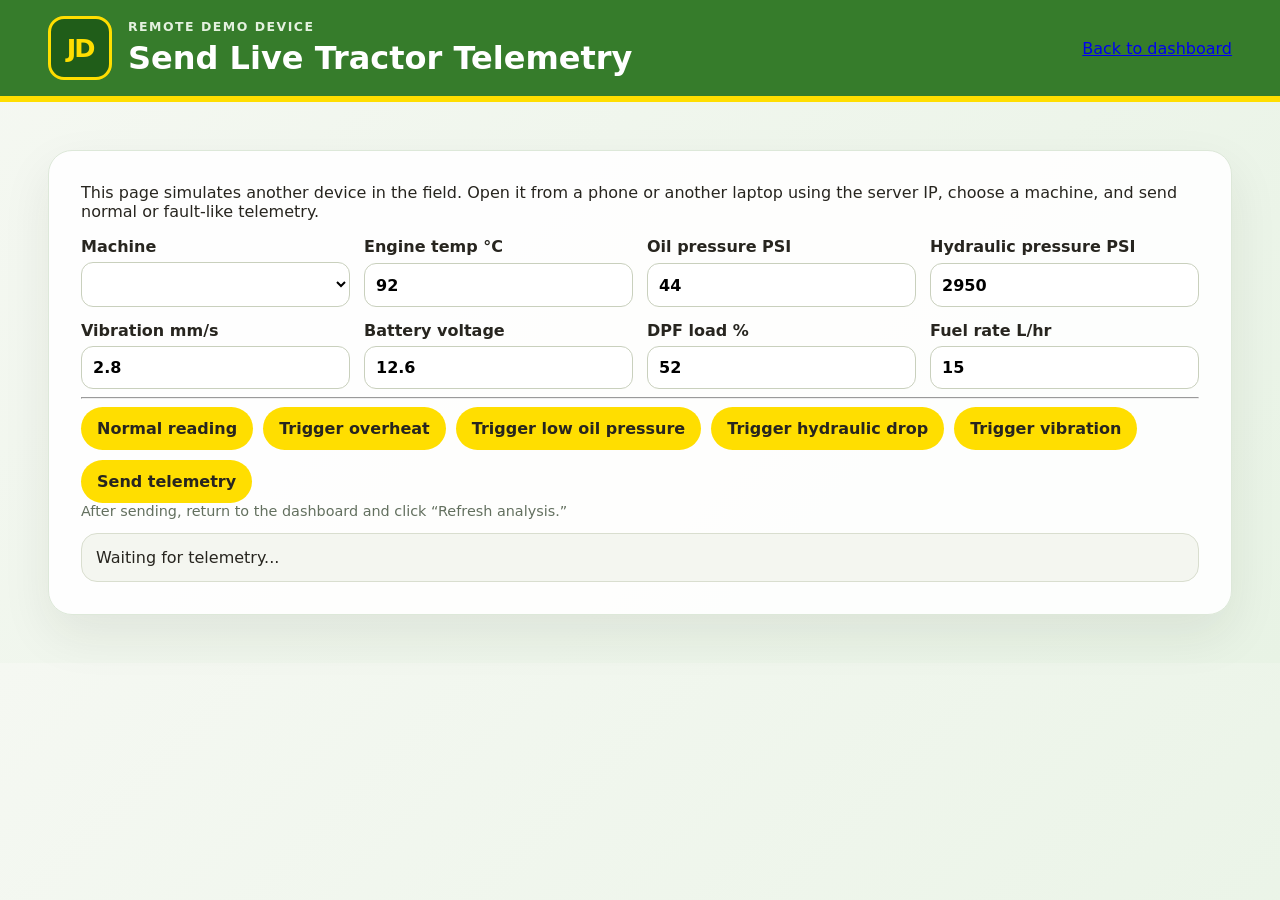
==== static/device.html @ 752b7d8d "Demo remote data insertion" ====
<!doctype html>
<html lang="en">
<head>
  <meta charset="utf-8" />
  <meta name="viewport" content="width=device-width, initial-scale=1" />
  <title>Demo Telemetry Sender</title>
  <link rel="stylesheet" href="styles.css" />
  <style>
    .device-grid{display:grid;grid-template-columns:repeat(auto-fit,minmax(220px,1fr));gap:14px}.device-actions{display:flex;flex-wrap:wrap;gap:10px}.status-box{white-space:pre-wrap;background:#f4f6f0;border-radius:16px;padding:14px;border:1px solid #d9decf}label{display:grid;gap:6px;font-weight:700}input,select{padding:11px;border-radius:12px;border:1px solid #c9d0bd}.small{font-size:.9rem}
  </style>
</head>
<body>
  <header class="topbar">
    <div class="brand">
      <div class="logo-mark">JD</div>
      <div><p class="eyebrow">Remote demo device</p><h1>Send Live Tractor Telemetry</h1></div>
    </div>
    <a class="button-link" href="/">Back to dashboard</a>
  </header>
  <main>
    <section class="card">
      <p>This page simulates another device in the field. Open it from a phone or another laptop using the server IP, choose a machine, and send normal or fault-like telemetry.</p>
      <div class="device-grid">
        <label>Machine<select id="machineId"></select></label>
        <label>Engine temp °C<input id="engine_temp" type="number" value="92" step="0.1"></label>
        <label>Oil pressure PSI<input id="oil_pressure" type="number" value="44" step="0.1"></label>
        <label>Hydraulic pressure PSI<input id="hydraulic_pressure" type="number" value="2950" step="1"></label>
        <label>Vibration mm/s<input id="vibration" type="number" value="2.8" step="0.1"></label>
        <label>Battery voltage<input id="battery_voltage" type="number" value="12.6" step="0.1"></label>
        <label>DPF load %<input id="dpf_load" type="number" value="52" step="0.1"></label>
        <label>Fuel rate L/hr<input id="fuel_rate" type="number" value="15" step="0.1"></label>
      </div>
      <hr>
      <div class="device-actions">
        <button onclick="preset('normal')">Normal reading</button>
        <button onclick="preset('overheat')">Trigger overheat</button>
        <button onclick="preset('oil')">Trigger low oil pressure</button>
        <button onclick="preset('hydraulic')">Trigger hydraulic drop</button>
        <button onclick="preset('vibration')">Trigger vibration</button>
        <button onclick="sendReading()">Send telemetry</button>
      </div>
      <p class="muted small">After sending, return to the dashboard and click “Refresh analysis.”</p>
      <div id="status" class="status-box">Waiting for telemetry...</div>
    </section>
  </main>
<script>
const fields = ['engine_temp','oil_pressure','hydraulic_pressure','vibration','battery_voltage','dpf_load','fuel_rate'];
async function init(){
  const res = await fetch('/api/analysis');
  const data = await res.json();
  machineId.innerHTML = data.fleet.map(f => `<option value="${f.machine.id}">${f.machine.id} — ${f.machine.customer}</option>`).join('');
}
function setVals(vals){ for (const [k,v] of Object.entries(vals)) document.getElementById(k).value = v; }
function preset(name){
  const presets = {
    normal:{engine_temp:92,oil_pressure:44,hydraulic_pressure:2950,vibration:2.8,battery_voltage:12.6,dpf_load:52,fuel_rate:15},
    overheat:{engine_temp:113,oil_pressure:41,hydraulic_pressure:2920,vibration:3.1,battery_voltage:12.5,dpf_load:58,fuel_rate:18},
    oil:{engine_temp:96,oil_pressure:29,hydraulic_pressure:2910,vibration:3.0,battery_voltage:12.5,dpf_load:60,fuel_rate:17},
    hydraulic:{engine_temp:94,oil_pressure:42,hydraulic_pressure:2420,vibration:3.4,battery_voltage:12.4,dpf_load:57,fuel_rate:16},
    vibration:{engine_temp:95,oil_pressure:40,hydraulic_pressure:2890,vibration:5.6,battery_voltage:12.4,dpf_load:59,fuel_rate:16}
  };
  setVals(presets[name]);
}
async function sendReading(){
  const payload = { machineId: machineId.value };
  fields.forEach(f => payload[f] = Number(document.getElementById(f).value));
  const res = await fetch('/api/readings', {method:'POST', headers:{'Content-Type':'application/json'}, body:JSON.stringify(payload)});
  const data = await res.json();
  status.textContent = JSON.stringify(data, null, 2);
}
init().catch(e => status.textContent = e.message);
</script>
</body>
</html>
---- static/styles.css ----
:root {
  --jd-green: #367C2B;
  --jd-yellow: #FFDE00;
  --jd-black: #27251F;
  --leaf: #eef8ec;
  --panel: #ffffff;
  --muted: #63705f;
  --danger: #b42318;
  --warning: #b7791f;
  --watch: #2f6fed;
  --line: #dde8d9;
  --ok: #10b981;
}
* { box-sizing: border-box; }
body {
  margin: 0;
  background: linear-gradient(135deg, #f5f8f2, #e8f3e5);
  color: var(--jd-black);
  font-family: Inter, ui-sans-serif, system-ui, -apple-system, BlinkMacSystemFont, "Segoe UI", sans-serif;
}
.topbar {
  display: flex; justify-content: space-between; align-items: center; gap: 1rem;
  padding: 1rem clamp(1rem, 4vw, 3rem);
  background: var(--jd-green); color: white; border-bottom: 6px solid var(--jd-yellow);
  position: sticky; top: 0; z-index: 10;
}
.brand { display: flex; gap: 1rem; align-items: center; }
.logo-mark {
  width: 64px; height: 64px; border: 3px solid var(--jd-yellow); border-radius: 16px;
  display: grid; place-items: center; font-weight: 900; color: var(--jd-yellow); background: #205d19;
  letter-spacing: -0.08em; font-size: 1.6rem;
}
h1, h2, h3, p { margin-top: 0; }
h1 { font-size: clamp(1.25rem, 3vw, 2rem); margin-bottom: 0; }
h2 { font-size: clamp(1.35rem, 3vw, 2.2rem); margin-bottom: .5rem; }
main { padding: clamp(1rem, 4vw, 3rem); display: grid; gap: 1.5rem; }
.card {
  background: rgba(255,255,255,.92); border: 1px solid var(--line); border-radius: 24px;
  box-shadow: 0 20px 50px rgba(39, 37, 31, .08); padding: clamp(1rem, 3vw, 2rem);
}
.hero-section {
  padding: 2rem; background: rgba(255,255,255,.95); border-radius: 24px; 
  box-shadow: 0 20px 50px rgba(39, 37, 31, .08); border: 1px solid var(--line);
}
.hero-text { margin-bottom: 2rem; }
.hero-text p { font-size: 1.1rem; color: var(--muted); }

/* FLEET GRID - TRACTORES */
.fleet-grid {
  display: grid;
  grid-template-columns: repeat(auto-fill, minmax(280px, 1fr));
  gap: 1.5rem;
}
.tractor-card {
  background: white;
  border: 2px solid var(--line);
  border-radius: 20px;
  padding: 1.5rem;
  cursor: pointer;
  transition: all 0.3s ease;
  box-shadow: 0 4px 20px rgba(0, 0, 0, 0.08);
  position: relative;
  overflow: hidden;
}
.tractor-card:hover {
  transform: translateY(-8px);
  box-shadow: 0 12px 40px rgba(0, 0, 0, 0.15);
  border-color: var(--jd-green);
}
.tractor-card::before {
  content: '';
  position: absolute;
  top: 0;
  left: 0;
  right: 0;
  height: 4px;
  background: linear-gradient(90deg, var(--jd-green), var(--jd-yellow));
}

.tractor-icon-box {
  background: linear-gradient(135deg, var(--leaf), #f5faf3);
  border: 1px solid var(--line);
  border-radius: 18px;
  padding: 0.9rem;
  margin-bottom: 1rem;
  aspect-ratio: 16 / 10;
  display: flex;
  align-items: center;
  justify-content: center;
  overflow: hidden;
}
.tractor-preview {
  width: 400px;
  height: 240px;
  object-fit: contain;
  display: block;
}

.tractor-info {
  margin-bottom: 1rem;
}
.tractor-info h3 {
  font-size: 1.3rem;
  margin: 0.5rem 0;
  color: var(--jd-black);
}
.tractor-info p {
  margin: 0.3rem 0;
  color: var(--muted);
  font-size: 0.9rem;
}

.tractor-meter {
  margin-bottom: 1.2rem;
}
.meter-label {
  display: flex;
  justify-content: space-between;
  margin-bottom: 0.4rem;
  font-size: 0.85rem;
  font-weight: 600;
}
.meter-label-left { color: var(--jd-black); }
.meter-label-right { color: var(--muted); }

.meter-bar {
  width: 100%;
  height: 12px;
  background: #e5e7eb;
  border-radius: 999px;
  overflow: hidden;
  box-shadow: inset 0 1px 3px rgba(0, 0, 0, 0.05);
}
.meter-fill {
  height: 100%;
  border-radius: 999px;
  transition: width 0.3s ease, background-color 0.3s ease;
}
.meter-fill-ok { background: linear-gradient(90deg, #10b981, #059669); }
.meter-fill-warning { background: linear-gradient(90deg, #f59e0b, #d97706); }
.meter-fill-critical { background: linear-gradient(90deg, #ef4444, #dc2626); }

.status-badge {
  display: inline-block;
  padding: 0.4rem 0.8rem;
  border-radius: 999px;
  font-size: 0.75rem;
  font-weight: 800;
  text-transform: uppercase;
  letter-spacing: 0.05em;
}
.status-badge.healthy { background: #dcfce7; color: #166534; }
.status-badge.warning { background: #fef3c7; color: #92400e; }
.status-badge.critical { background: #fee2e2; color: #991b1b; }

/* MODAL DETALLE */
.tractor-modal::backdrop {
  background: rgba(0, 0, 0, 0.5);
  backdrop-filter: blur(4px);
}
.tractor-modal {
  border: none;
  border-radius: 24px;
  padding: 0;
  box-shadow: 0 25px 100px rgba(0, 0, 0, 0.3);
  max-width: 900px;
  width: 90vw;
  max-height: 90vh;
  overflow: auto;
}
.modal-content {
  display: flex;
  flex-direction: column;
}
.modal-header {
  display: flex;
  justify-content: space-between;
  align-items: flex-start;
  padding: 2rem 2rem 1rem;
  border-bottom: 1px solid var(--line);
}
.modal-header h2 { margin-bottom: 0; }
.close-btn {
  background: transparent;
  border: none;
  font-size: 2rem;
  cursor: pointer;
  color: var(--muted);
  padding: 0;
  width: 40px;
  height: 40px;
  display: flex;
  align-items: center;
  justify-content: center;
  border-radius: 50%;
  transition: all 0.2s;
}
.close-btn:hover {
  background: var(--leaf);
  color: var(--jd-black);
}

.detail-split {
  display: grid;
  grid-template-columns: 1fr 1.5fr;
  gap: 2rem;
  padding: 2rem;
  flex: 1;
}
.detail-left {
  display: grid;
  gap: 1.5rem;
}
.tractor-visual {
  background: linear-gradient(135deg, var(--leaf), #f0f8ed);
  border-radius: 16px;
  padding: 2rem;
  aspect-ratio: 1;
  display: flex;
  align-items: center;
  justify-content: center;
}
.tractor-detail-image {
  width: 400px;
  height: 240px;
  max-width: 100%;
  max-height: 100%;
  object-fit: contain;
  display: block;
}

.horas-section, .risk-score {
  background: var(--leaf);
  border-radius: 16px;
  padding: 1.2rem;
}

.horas-meter {
  margin: 1rem 0;
}
.horas-bar {
  display: block;
  height: 24px;
  background: linear-gradient(90deg, #10b981 0%, #84cc16 50%, #f59e0b 75%, #ef4444 100%);
  border-radius: 999px;
  transition: width 0.4s ease;
}

.risk-circle {
  width: 100%;
  aspect-ratio: 1;
  border-radius: 50%;
  display: flex;
  align-items: center;
  justify-content: center;
  font-size: 2.5rem;
  font-weight: bold;
  margin: 1rem 0;
  transition: background 0.3s ease;
}
.risk-circle.ok { background: #dcfce7; color: #166534; }
.risk-circle.warning { background: #fef3c7; color: #92400e; }
.risk-circle.critical { background: #fee2e2; color: #991b1b; }
.risk-circle span { font-size: 2.5rem; }

/* PARTS LIST */
.detail-right {
  display: flex;
  flex-direction: column;
}
.parts-section h3 {
  margin-top: 0;
  margin-bottom: 0.5rem;
  font-size: 1.3rem;
}
.parts-section .muted {
  margin-bottom: 1.2rem;
}
.top-parts-list {
  display: grid;
  gap: 1rem;
  flex: 1;
}

.part-item {
  background: white;
  border: 1px solid var(--line);
  border-radius: 14px;
  padding: 1.2rem;
  position: relative;
  overflow: hidden;
}
.part-item::before {
  content: '';
  position: absolute;
  top: 0;
  left: 0;
  right: 0;
  height: 3px;
  background: linear-gradient(90deg, var(--danger), var(--warning));
}

.part-name {
  font-weight: 700;
  font-size: 0.95rem;
  margin-bottom: 0.5rem;
  color: var(--jd-black);
}
.part-sku {
  color: var(--muted);
  font-size: 0.85rem;
  margin-bottom: 0.8rem;
}

.part-time-row {
  display: flex;
  justify-content: space-between;
  align-items: center;
  margin-bottom: 0.5rem;
}
.part-time-label {
  color: var(--muted);
  font-size: 0.85rem;
  font-weight: 600;
  text-transform: uppercase;
  letter-spacing: 0.05em;
}
.part-time-value {
  font-weight: 800;
  font-size: 1rem;
  color: var(--danger);
}

.part-progress {
  height: 8px;
  background: #f3f4f6;
  border-radius: 999px;
  overflow: hidden;
  margin-top: 0.5rem;
}
.part-progress-bar {
  height: 100%;
  background: linear-gradient(90deg, var(--danger), var(--warning));
  border-radius: 999px;
  transition: width 0.3s ease;
}

/* MODAL FOOTER */
.modal-footer {
  display: grid;
  grid-template-columns: 1fr 1fr;
  gap: 1rem;
  padding: 1.5rem 2rem;
  border-top: 1px solid var(--line);
  background: var(--leaf);
}

/* BUTTONS */
button, select, input {
  border: 1px solid var(--line);
  border-radius: 999px;
  padding: .75rem 1rem;
  font: inherit;
  background: white;
}
button {
  background: var(--jd-yellow);
  color: var(--jd-black);
  font-weight: 800;
  cursor: pointer;
  border: none;
  transition: all 0.2s;
}
button:hover {
  filter: brightness(.98);
  transform: translateY(-2px);
  box-shadow: 0 4px 12px rgba(0, 0, 0, 0.15);
}
.btn-secondary {
  background: white;
  border: 2px solid var(--line);
  color: var(--jd-black);
}
.btn-secondary:hover {
  border-color: var(--jd-green);
  background: var(--leaf);
}
.btn-primary {
  background: var(--jd-green);
  color: white;
  border: none;
}
.btn-primary:hover {
  background: #2d5e22;
  filter: none;
}

/* UTILITIES */
.metric { background: var(--leaf); border-radius: 18px; padding: 1rem; border-left: 6px solid var(--jd-green); }
.metric strong { display:block; font-size: 1.9rem; }
.eyebrow { text-transform: uppercase; letter-spacing: .12em; color: var(--muted); font-size: .78rem; font-weight: 800; margin-bottom: .3rem; }
.topbar .eyebrow { color: #e4f1df; }

.grid.two { display: grid; grid-template-columns: 1.3fr 1fr; gap: 1.5rem; align-items: start; }
.section-head { display:flex; justify-content:space-between; align-items:center; gap:1rem; margin-bottom: 1rem; }
.alert-list { display: grid; gap: .75rem; max-height: 620px; overflow: auto; padding-right: .25rem; }
.alert { border: 1px solid var(--line); border-radius: 18px; padding: 1rem; display:grid; gap:.6rem; }
.alert.critical { border-left: 7px solid var(--danger); background: #fff4f2; }
.alert.warning { border-left: 7px solid var(--warning); background: #fffaf0; }
.alert.watch { border-left: 7px solid var(--watch); background: #f4f7ff; }
.alert-top { display:flex; justify-content:space-between; gap:1rem; }
.badge { display:inline-flex; align-items:center; border-radius:999px; padding:.25rem .65rem; font-size:.78rem; font-weight:800; text-transform:uppercase; }
.badge.critical { background:#fee4e2; color:var(--danger); }
.badge.warning { background:#fef3c7; color:var(--warning); }
.badge.watch { background:#dbeafe; color:var(--watch); }
.muted { color: var(--muted); }
.bars { display:grid; gap:.75rem; }
.bar-row { display:grid; gap:.35rem; }
.bar-meta { display:flex; justify-content:space-between; font-weight:700; }
.bar-track { height: 14px; border-radius:999px; background:#edf4ea; overflow:hidden; }
.bar-fill { height:100%; background: linear-gradient(90deg, var(--jd-green), #70a864); border-radius:999px; }
.parts { display:grid; gap:.75rem; }
.part-card { border:1px dashed #bfd3b8; border-radius:18px; padding:1rem; background:#fcfff9; }
.table-wrap { overflow:auto; }
table { width:100%; border-collapse: collapse; min-width: 900px; }
th, td { padding: .85rem; text-align:left; border-bottom:1px solid var(--line); vertical-align: top; }
th { background: var(--leaf); font-size:.8rem; text-transform:uppercase; letter-spacing:.08em; }

/* CHATBOT STYLES */
.chatbot-floating-btn {
  position: fixed;
  bottom: 2rem;
  right: 2rem;
  width: 60px;
  height: 60px;
  border-radius: 50%;
  background: var(--jd-green);
  border: none;
  font-size: 1.8rem;
  cursor: pointer;
  box-shadow: 0 4px 20px rgba(54, 124, 43, 0.4);
  transition: all 0.3s ease;
  z-index: 100;
}
.chatbot-floating-btn:hover {
  transform: scale(1.1);
  box-shadow: 0 8px 30px rgba(54, 124, 43, 0.6);
}

.chatbot-modal {
  position: fixed;
  bottom: 6rem;
  right: 2rem;
  width: 400px;
  max-height: 600px;
  border: none;
  border-radius: 20px;
  padding: 0;
  box-shadow: 0 10px 50px rgba(0, 0, 0, 0.2);
  z-index: 101;
}
.chatbot-modal::backdrop {
  background: transparent;
}

.chatbot-container {
  display: flex;
  flex-direction: column;
  height: 100%;
  background: white;
  border-radius: 20px;
  overflow: hidden;
}

.chatbot-header {
  background: var(--jd-green);
  color: white;
  padding: 1rem;
  display: flex;
  justify-content: space-between;
  align-items: center;
  border-bottom: 2px solid var(--jd-yellow);
}
.chatbot-header h3 {
  margin: 0;
  font-size: 1rem;
}
.chatbot-header .close-btn {
  background: transparent;
  border: none;
  color: white;
  font-size: 1.5rem;
  cursor: pointer;
  padding: 0;
  width: 30px;
  height: 30px;
}

.chat-messages {
  flex: 1;
  overflow-y: auto;
  padding: 1rem;
  display: flex;
  flex-direction: column;
  gap: 0.8rem;
  background: #f9faf7;
}

.chat-message {
  display: flex;
  gap: 0.5rem;
  margin-bottom: 0.5rem;
}
.chat-message.user {
  justify-content: flex-end;
}
.chat-message.bot {
  justify-content: flex-start;
}

.message-bubble {
  max-width: 75%;
  padding: 0.8rem 1rem;
  border-radius: 12px;
  word-wrap: break-word;
  font-size: 0.9rem;
  line-height: 1.4;
}
.message-bubble.user {
  background: var(--jd-green);
  color: white;
  border-radius: 12px 0 12px 12px;
}
.message-bubble.bot {
  background: #e5e7eb;
  color: var(--jd-black);
  border-radius: 0 12px 12px 12px;
}

.chat-input-area {
  display: flex;
  gap: 0.5rem;
  padding: 1rem;
  border-top: 1px solid var(--line);
  background: white;
}
.chat-input {
  flex: 1;
  border: 1px solid var(--line);
  border-radius: 20px;
  padding: 0.7rem 1rem;
  font-size: 0.9rem;
  outline: none;
  transition: border-color 0.2s;
}
.chat-input:focus {
  border-color: var(--jd-green);
}
.chat-send-btn {
  background: var(--jd-green);
  color: white;
  border: none;
  border-radius: 20px;
  padding: 0.7rem 1.2rem;
  font-weight: 700;
  cursor: pointer;
  transition: background 0.2s;
}
.chat-send-btn:hover {
  background: #2d5e22;
}
.risk { width: 110px; }
.risk-meter { height: 9px; border-radius:999px; background:#edf4ea; overflow:hidden; margin-top:.3rem; }
.risk-meter span { display:block; height:100%; background: var(--jd-green); }
footer { padding: 1rem 3rem 2rem; color: var(--muted); text-align:center; }
dialog { border: none; border-radius: 20px; padding: 1.5rem; box-shadow: 0 20px 80px rgba(0,0,0,.25); }

@media (max-width: 900px) {
  .detail-split {
    grid-template-columns: 1fr;
  }
  .modal-footer {
    grid-template-columns: 1fr;
  }
  .fleet-grid {
    grid-template-columns: repeat(auto-fill, minmax(240px, 1fr));
  }
  .hero, .grid.two { grid-template-columns: 1fr; }
  .topbar { align-items:flex-start; flex-direction:column; }
  .section-head { flex-direction:column; align-items:stretch; }
}

/* Typing indicator */
.typing-indicator {
  display: flex;
  align-items: center;
  gap: 5px;
  padding: 12px 16px !important;
}
.typing-indicator span {
  width: 8px;
  height: 8px;
  background: var(--jd-green);
  border-radius: 50%;
  animation: typingBounce 1.2s infinite;
}
.typing-indicator span:nth-child(2) { animation-delay: 0.2s; }
.typing-indicator span:nth-child(3) { animation-delay: 0.4s; }
@keyframes typingBounce {
  0%, 60%, 100% { transform: translateY(0); opacity: 0.4; }
  30% { transform: translateY(-6px); opacity: 1; }
}
.chat-send-btn:disabled, .chat-input:disabled {
  opacity: 0.6;
  cursor: not-allowed;
}
.message-bubble code {
  background: rgba(0,0,0,0.08);
  padding: 1px 5px;
  border-radius: 4px;
  font-size: 0.85em;
}
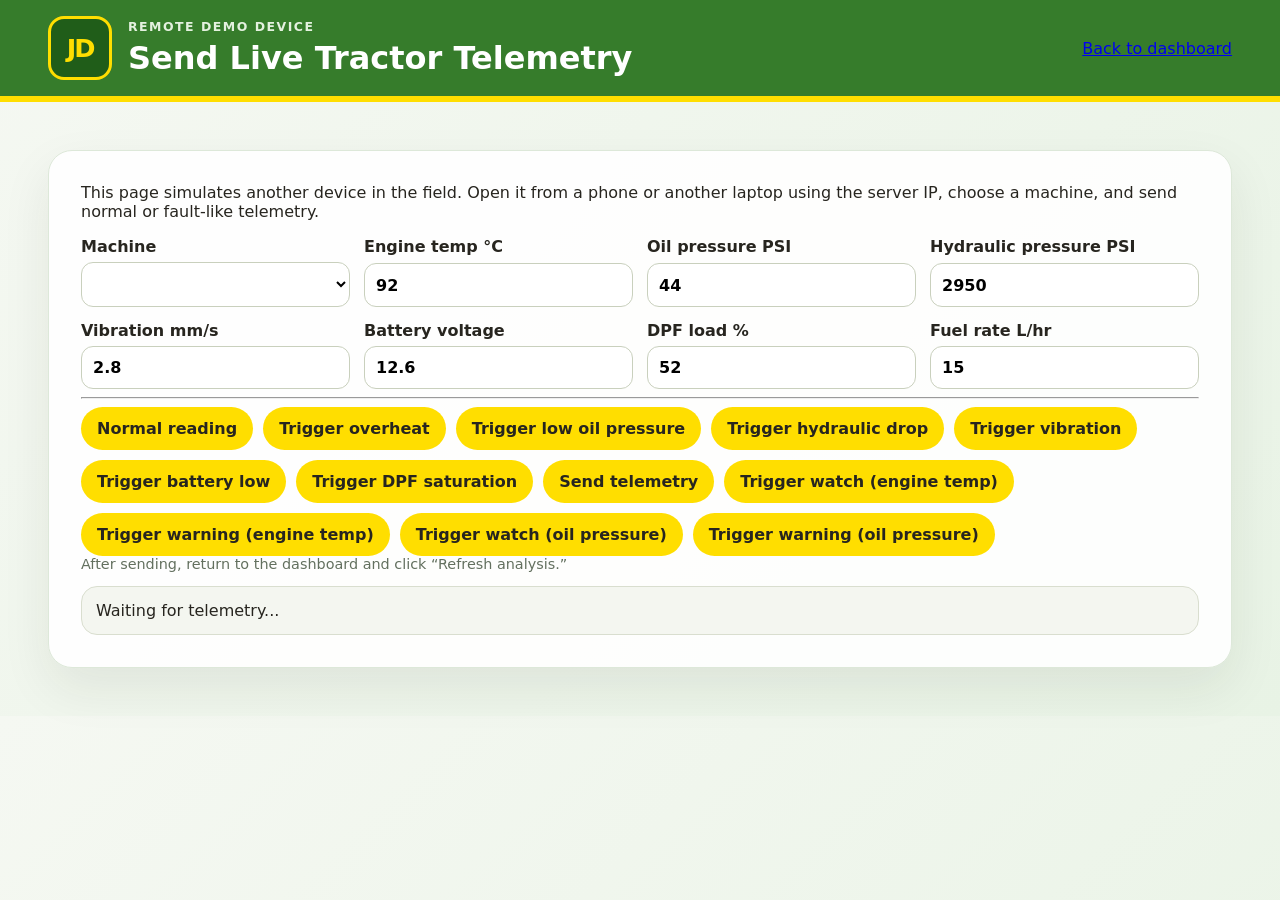
==== commit 2cb51766: "Added Warning and Watch triggers to demo" ====
--- a/static/device.html
+++ b/static/device.html
@@ -37,7 +37,13 @@
         <button onclick="preset('oil')">Trigger low oil pressure</button>
         <button onclick="preset('hydraulic')">Trigger hydraulic drop</button>
         <button onclick="preset('vibration')">Trigger vibration</button>
+        <button onclick="preset('battery')">Trigger battery low</button>
+        <button onclick="preset('dpf')">Trigger DPF saturation</button>
         <button onclick="sendReading()">Send telemetry</button>
+        <button onclick="generatePredictive('engine_temp','watch')">Trigger watch (engine temp)</button>
+        <button onclick="generatePredictive('engine_temp','warning')">Trigger warning (engine temp)</button>
+        <button onclick="generatePredictive('oil_pressure','watch')">Trigger watch (oil pressure)</button>
+        <button onclick="generatePredictive('oil_pressure','warning')">Trigger warning (oil pressure)</button>
       </div>
       <p class="muted small">After sending, return to the dashboard and click “Refresh analysis.”</p>
       <div id="status" class="status-box">Waiting for telemetry...</div>
@@ -57,9 +63,58 @@
     overheat:{engine_temp:113,oil_pressure:41,hydraulic_pressure:2920,vibration:3.1,battery_voltage:12.5,dpf_load:58,fuel_rate:18},
     oil:{engine_temp:96,oil_pressure:29,hydraulic_pressure:2910,vibration:3.0,battery_voltage:12.5,dpf_load:60,fuel_rate:17},
     hydraulic:{engine_temp:94,oil_pressure:42,hydraulic_pressure:2420,vibration:3.4,battery_voltage:12.4,dpf_load:57,fuel_rate:16},
-    vibration:{engine_temp:95,oil_pressure:40,hydraulic_pressure:2890,vibration:5.6,battery_voltage:12.4,dpf_load:59,fuel_rate:16}
+    vibration:{engine_temp:95,oil_pressure:40,hydraulic_pressure:2890,vibration:5.6,battery_voltage:12.4,dpf_load:59,fuel_rate:16},
+    battery:{engine_temp:92,oil_pressure:42,hydraulic_pressure:2920,vibration:3.0,battery_voltage:11.5,dpf_load:55,fuel_rate:15},
+    dpf:{engine_temp:98,oil_pressure:42,hydraulic_pressure:2910,vibration:3.0,battery_voltage:12.4,dpf_load:91,fuel_rate:18}
   };
   setVals(presets[name]);
+}
+
+// Send a sequence of synthetic readings spaced over recent hours to create a predictive trend
+async function sendSequence(payloads, delay = 150){
+  for (const p of payloads){
+    try{
+      await fetch('/api/readings', {method:'POST', headers:{'Content-Type':'application/json'}, body:JSON.stringify(p)});
+    }catch(e){ console.warn('send failed', e); }
+    await new Promise(r => setTimeout(r, delay));
+  }
+}
+
+// Compute the 'end' value for a linear sequence that will produce an hours-to-threshold H (approx)
+function computeEndForH(start, threshold, steps, H){
+  const k = steps - 1;
+  const ratio = H / k;
+  return (threshold + ratio * start) / (1 + ratio);
+}
+
+// Generate predictive sequence for a metric. metric: field name, kind: 'watch'|'warning'
+async function generatePredictive(metric, kind){
+  // server thresholds from analysis rules (mirror of server logic)
+  const thresholds = { engine_temp:105, oil_pressure:34, hydraulic_pressure:2600, vibration:4.8, battery_voltage:11.9, dpf_load:85 };
+  const direction = { engine_temp: 'above', oil_pressure: 'below', hydraulic_pressure: 'below', vibration: 'above', battery_voltage: 'below', dpf_load: 'above' };
+  const threshold = thresholds[metric];
+  if (!threshold) return alert('Unknown metric for predictive demo');
+
+  const steps = 6; // number of synthetic points to inject
+  const H = kind === 'warning' ? 24 : 48; // target hours-to-threshold (approx)
+  const start = Number(document.getElementById(metric).value);
+  const end = computeEndForH(start, threshold, steps, H);
+  const vals = [];
+  const now = new Date();
+  // create readings spaced 1 hour apart ending at current time
+  for (let i = 0; i < steps; i++){
+    const t = new Date(now.getTime() - (steps - 1 - i) * 3600 * 1000);
+    const frac = i / (steps - 1 || 1);
+    const v = start + (end - start) * frac;
+    const payload = { machineId: machineId.value };
+    fields.forEach(f => payload[f] = Number(document.getElementById(f).value));
+    payload[metric] = Number(v.toFixed(2));
+    payload.ts = t.toISOString();
+    vals.push(payload);
+  }
+  status.textContent = `Sending ${kind} sequence for ${metric}...`;
+  await sendSequence(vals);
+  status.textContent = `Sent ${vals.length} readings for predictive ${kind} on ${metric}. Refresh analysis.`;
 }
 async function sendReading(){
   const payload = { machineId: machineId.value };
--- a/static/styles.css
+++ b/static/styles.css
@@ -9,7 +9,6 @@
   --warning: #b7791f;
   --watch: #2f6fed;
   --line: #dde8d9;
-  --ok: #10b981;
 }
 * { box-sizing: border-box; }
 body {
@@ -38,369 +37,17 @@
   background: rgba(255,255,255,.92); border: 1px solid var(--line); border-radius: 24px;
   box-shadow: 0 20px 50px rgba(39, 37, 31, .08); padding: clamp(1rem, 3vw, 2rem);
 }
-.hero-section {
-  padding: 2rem; background: rgba(255,255,255,.95); border-radius: 24px; 
-  box-shadow: 0 20px 50px rgba(39, 37, 31, .08); border: 1px solid var(--line);
-}
-.hero-text { margin-bottom: 2rem; }
-.hero-text p { font-size: 1.1rem; color: var(--muted); }
-
-/* FLEET GRID - TRACTORES */
-.fleet-grid {
-  display: grid;
-  grid-template-columns: repeat(auto-fill, minmax(280px, 1fr));
-  gap: 1.5rem;
-}
-.tractor-card {
-  background: white;
-  border: 2px solid var(--line);
-  border-radius: 20px;
-  padding: 1.5rem;
-  cursor: pointer;
-  transition: all 0.3s ease;
-  box-shadow: 0 4px 20px rgba(0, 0, 0, 0.08);
-  position: relative;
-  overflow: hidden;
-}
-.tractor-card:hover {
-  transform: translateY(-8px);
-  box-shadow: 0 12px 40px rgba(0, 0, 0, 0.15);
-  border-color: var(--jd-green);
-}
-.tractor-card::before {
-  content: '';
-  position: absolute;
-  top: 0;
-  left: 0;
-  right: 0;
-  height: 4px;
-  background: linear-gradient(90deg, var(--jd-green), var(--jd-yellow));
-}
-
-.tractor-icon-box {
-  background: linear-gradient(135deg, var(--leaf), #f5faf3);
-  border: 1px solid var(--line);
-  border-radius: 18px;
-  padding: 0.9rem;
-  margin-bottom: 1rem;
-  aspect-ratio: 16 / 10;
-  display: flex;
-  align-items: center;
-  justify-content: center;
-  overflow: hidden;
-}
-.tractor-preview {
-  width: 400px;
-  height: 240px;
-  object-fit: contain;
-  display: block;
-}
-
-.tractor-info {
-  margin-bottom: 1rem;
-}
-.tractor-info h3 {
-  font-size: 1.3rem;
-  margin: 0.5rem 0;
-  color: var(--jd-black);
-}
-.tractor-info p {
-  margin: 0.3rem 0;
-  color: var(--muted);
-  font-size: 0.9rem;
-}
-
-.tractor-meter {
-  margin-bottom: 1.2rem;
-}
-.meter-label {
-  display: flex;
-  justify-content: space-between;
-  margin-bottom: 0.4rem;
-  font-size: 0.85rem;
-  font-weight: 600;
-}
-.meter-label-left { color: var(--jd-black); }
-.meter-label-right { color: var(--muted); }
-
-.meter-bar {
-  width: 100%;
-  height: 12px;
-  background: #e5e7eb;
-  border-radius: 999px;
-  overflow: hidden;
-  box-shadow: inset 0 1px 3px rgba(0, 0, 0, 0.05);
-}
-.meter-fill {
-  height: 100%;
-  border-radius: 999px;
-  transition: width 0.3s ease, background-color 0.3s ease;
-}
-.meter-fill-ok { background: linear-gradient(90deg, #10b981, #059669); }
-.meter-fill-warning { background: linear-gradient(90deg, #f59e0b, #d97706); }
-.meter-fill-critical { background: linear-gradient(90deg, #ef4444, #dc2626); }
-
-.status-badge {
-  display: inline-block;
-  padding: 0.4rem 0.8rem;
-  border-radius: 999px;
-  font-size: 0.75rem;
-  font-weight: 800;
-  text-transform: uppercase;
-  letter-spacing: 0.05em;
-}
-.status-badge.healthy { background: #dcfce7; color: #166534; }
-.status-badge.warning { background: #fef3c7; color: #92400e; }
-.status-badge.critical { background: #fee2e2; color: #991b1b; }
-
-/* MODAL DETALLE */
-.tractor-modal::backdrop {
-  background: rgba(0, 0, 0, 0.5);
-  backdrop-filter: blur(4px);
-}
-.tractor-modal {
-  border: none;
-  border-radius: 24px;
-  padding: 0;
-  box-shadow: 0 25px 100px rgba(0, 0, 0, 0.3);
-  max-width: 900px;
-  width: 90vw;
-  max-height: 90vh;
-  overflow: auto;
-}
-.modal-content {
-  display: flex;
-  flex-direction: column;
-}
-.modal-header {
-  display: flex;
-  justify-content: space-between;
-  align-items: flex-start;
-  padding: 2rem 2rem 1rem;
-  border-bottom: 1px solid var(--line);
-}
-.modal-header h2 { margin-bottom: 0; }
-.close-btn {
-  background: transparent;
-  border: none;
-  font-size: 2rem;
-  cursor: pointer;
-  color: var(--muted);
-  padding: 0;
-  width: 40px;
-  height: 40px;
-  display: flex;
-  align-items: center;
-  justify-content: center;
-  border-radius: 50%;
-  transition: all 0.2s;
-}
-.close-btn:hover {
-  background: var(--leaf);
-  color: var(--jd-black);
-}
-
-.detail-split {
-  display: grid;
-  grid-template-columns: 1fr 1.5fr;
-  gap: 2rem;
-  padding: 2rem;
-  flex: 1;
-}
-.detail-left {
-  display: grid;
-  gap: 1.5rem;
-}
-.tractor-visual {
-  background: linear-gradient(135deg, var(--leaf), #f0f8ed);
-  border-radius: 16px;
-  padding: 2rem;
-  aspect-ratio: 1;
-  display: flex;
-  align-items: center;
-  justify-content: center;
-}
-.tractor-detail-image {
-  width: 400px;
-  height: 240px;
-  max-width: 100%;
-  max-height: 100%;
-  object-fit: contain;
-  display: block;
-}
-
-.horas-section, .risk-score {
-  background: var(--leaf);
-  border-radius: 16px;
-  padding: 1.2rem;
-}
-
-.horas-meter {
-  margin: 1rem 0;
-}
-.horas-bar {
-  display: block;
-  height: 24px;
-  background: linear-gradient(90deg, #10b981 0%, #84cc16 50%, #f59e0b 75%, #ef4444 100%);
-  border-radius: 999px;
-  transition: width 0.4s ease;
-}
-
-.risk-circle {
-  width: 100%;
-  aspect-ratio: 1;
-  border-radius: 50%;
-  display: flex;
-  align-items: center;
-  justify-content: center;
-  font-size: 2.5rem;
-  font-weight: bold;
-  margin: 1rem 0;
-  transition: background 0.3s ease;
-}
-.risk-circle.ok { background: #dcfce7; color: #166534; }
-.risk-circle.warning { background: #fef3c7; color: #92400e; }
-.risk-circle.critical { background: #fee2e2; color: #991b1b; }
-.risk-circle span { font-size: 2.5rem; }
-
-/* PARTS LIST */
-.detail-right {
-  display: flex;
-  flex-direction: column;
-}
-.parts-section h3 {
-  margin-top: 0;
-  margin-bottom: 0.5rem;
-  font-size: 1.3rem;
-}
-.parts-section .muted {
-  margin-bottom: 1.2rem;
-}
-.top-parts-list {
-  display: grid;
-  gap: 1rem;
-  flex: 1;
-}
-
-.part-item {
-  background: white;
-  border: 1px solid var(--line);
-  border-radius: 14px;
-  padding: 1.2rem;
-  position: relative;
-  overflow: hidden;
-}
-.part-item::before {
-  content: '';
-  position: absolute;
-  top: 0;
-  left: 0;
-  right: 0;
-  height: 3px;
-  background: linear-gradient(90deg, var(--danger), var(--warning));
-}
-
-.part-name {
-  font-weight: 700;
-  font-size: 0.95rem;
-  margin-bottom: 0.5rem;
-  color: var(--jd-black);
-}
-.part-sku {
-  color: var(--muted);
-  font-size: 0.85rem;
-  margin-bottom: 0.8rem;
-}
-
-.part-time-row {
-  display: flex;
-  justify-content: space-between;
-  align-items: center;
-  margin-bottom: 0.5rem;
-}
-.part-time-label {
-  color: var(--muted);
-  font-size: 0.85rem;
-  font-weight: 600;
-  text-transform: uppercase;
-  letter-spacing: 0.05em;
-}
-.part-time-value {
-  font-weight: 800;
-  font-size: 1rem;
-  color: var(--danger);
-}
-
-.part-progress {
-  height: 8px;
-  background: #f3f4f6;
-  border-radius: 999px;
-  overflow: hidden;
-  margin-top: 0.5rem;
-}
-.part-progress-bar {
-  height: 100%;
-  background: linear-gradient(90deg, var(--danger), var(--warning));
-  border-radius: 999px;
-  transition: width 0.3s ease;
-}
-
-/* MODAL FOOTER */
-.modal-footer {
-  display: grid;
-  grid-template-columns: 1fr 1fr;
-  gap: 1rem;
-  padding: 1.5rem 2rem;
-  border-top: 1px solid var(--line);
-  background: var(--leaf);
-}
-
-/* BUTTONS */
-button, select, input {
-  border: 1px solid var(--line);
-  border-radius: 999px;
-  padding: .75rem 1rem;
-  font: inherit;
-  background: white;
-}
-button {
-  background: var(--jd-yellow);
-  color: var(--jd-black);
-  font-weight: 800;
-  cursor: pointer;
-  border: none;
-  transition: all 0.2s;
-}
-button:hover {
-  filter: brightness(.98);
-  transform: translateY(-2px);
-  box-shadow: 0 4px 12px rgba(0, 0, 0, 0.15);
-}
-.btn-secondary {
-  background: white;
-  border: 2px solid var(--line);
-  color: var(--jd-black);
-}
-.btn-secondary:hover {
-  border-color: var(--jd-green);
-  background: var(--leaf);
-}
-.btn-primary {
-  background: var(--jd-green);
-  color: white;
-  border: none;
-}
-.btn-primary:hover {
-  background: #2d5e22;
-  filter: none;
-}
-
-/* UTILITIES */
+.hero { display: grid; grid-template-columns: 1.6fr 1fr; gap: 1.5rem; align-items: center; }
+.hero-grid { display: grid; grid-template-columns: repeat(2, 1fr); gap: .8rem; }
 .metric { background: var(--leaf); border-radius: 18px; padding: 1rem; border-left: 6px solid var(--jd-green); }
 .metric strong { display:block; font-size: 1.9rem; }
 .eyebrow { text-transform: uppercase; letter-spacing: .12em; color: var(--muted); font-size: .78rem; font-weight: 800; margin-bottom: .3rem; }
 .topbar .eyebrow { color: #e4f1df; }
-
+button, select, input {
+  border: 1px solid var(--line); border-radius: 999px; padding: .75rem 1rem; font: inherit; background: white;
+}
+button { background: var(--jd-yellow); color: var(--jd-black); font-weight: 800; cursor: pointer; border: none; }
+button:hover { filter: brightness(.98); transform: translateY(-1px); }
 .grid.two { display: grid; grid-template-columns: 1.3fr 1fr; gap: 1.5rem; align-items: start; }
 .section-head { display:flex; justify-content:space-between; align-items:center; gap:1rem; margin-bottom: 1rem; }
 .alert-list { display: grid; gap: .75rem; max-height: 620px; overflow: auto; padding-right: .25rem; }
@@ -425,198 +72,28 @@
 table { width:100%; border-collapse: collapse; min-width: 900px; }
 th, td { padding: .85rem; text-align:left; border-bottom:1px solid var(--line); vertical-align: top; }
 th { background: var(--leaf); font-size:.8rem; text-transform:uppercase; letter-spacing:.08em; }
-
-/* CHATBOT STYLES */
-.chatbot-floating-btn {
-  position: fixed;
-  bottom: 2rem;
-  right: 2rem;
-  width: 60px;
-  height: 60px;
-  border-radius: 50%;
-  background: var(--jd-green);
-  border: none;
-  font-size: 1.8rem;
-  cursor: pointer;
-  box-shadow: 0 4px 20px rgba(54, 124, 43, 0.4);
-  transition: all 0.3s ease;
-  z-index: 100;
-}
-.chatbot-floating-btn:hover {
-  transform: scale(1.1);
-  box-shadow: 0 8px 30px rgba(54, 124, 43, 0.6);
-}
-
-.chatbot-modal {
-  position: fixed;
-  bottom: 6rem;
-  right: 2rem;
-  width: 400px;
-  max-height: 600px;
-  border: none;
-  border-radius: 20px;
-  padding: 0;
-  box-shadow: 0 10px 50px rgba(0, 0, 0, 0.2);
-  z-index: 101;
-}
-.chatbot-modal::backdrop {
-  background: transparent;
-}
-
-.chatbot-container {
-  display: flex;
-  flex-direction: column;
-  height: 100%;
-  background: white;
-  border-radius: 20px;
-  overflow: hidden;
-}
-
-.chatbot-header {
-  background: var(--jd-green);
-  color: white;
-  padding: 1rem;
-  display: flex;
-  justify-content: space-between;
-  align-items: center;
-  border-bottom: 2px solid var(--jd-yellow);
-}
-.chatbot-header h3 {
-  margin: 0;
-  font-size: 1rem;
-}
-.chatbot-header .close-btn {
-  background: transparent;
-  border: none;
-  color: white;
-  font-size: 1.5rem;
-  cursor: pointer;
-  padding: 0;
-  width: 30px;
-  height: 30px;
-}
-
-.chat-messages {
-  flex: 1;
-  overflow-y: auto;
-  padding: 1rem;
-  display: flex;
-  flex-direction: column;
-  gap: 0.8rem;
-  background: #f9faf7;
-}
-
-.chat-message {
-  display: flex;
-  gap: 0.5rem;
-  margin-bottom: 0.5rem;
-}
-.chat-message.user {
-  justify-content: flex-end;
-}
-.chat-message.bot {
-  justify-content: flex-start;
-}
-
-.message-bubble {
-  max-width: 75%;
-  padding: 0.8rem 1rem;
-  border-radius: 12px;
-  word-wrap: break-word;
-  font-size: 0.9rem;
-  line-height: 1.4;
-}
-.message-bubble.user {
-  background: var(--jd-green);
-  color: white;
-  border-radius: 12px 0 12px 12px;
-}
-.message-bubble.bot {
-  background: #e5e7eb;
-  color: var(--jd-black);
-  border-radius: 0 12px 12px 12px;
-}
-
-.chat-input-area {
-  display: flex;
-  gap: 0.5rem;
-  padding: 1rem;
-  border-top: 1px solid var(--line);
-  background: white;
-}
-.chat-input {
-  flex: 1;
-  border: 1px solid var(--line);
-  border-radius: 20px;
-  padding: 0.7rem 1rem;
-  font-size: 0.9rem;
-  outline: none;
-  transition: border-color 0.2s;
-}
-.chat-input:focus {
-  border-color: var(--jd-green);
-}
-.chat-send-btn {
-  background: var(--jd-green);
-  color: white;
-  border: none;
-  border-radius: 20px;
-  padding: 0.7rem 1.2rem;
-  font-weight: 700;
-  cursor: pointer;
-  transition: background 0.2s;
-}
-.chat-send-btn:hover {
-  background: #2d5e22;
-}
 .risk { width: 110px; }
 .risk-meter { height: 9px; border-radius:999px; background:#edf4ea; overflow:hidden; margin-top:.3rem; }
 .risk-meter span { display:block; height:100%; background: var(--jd-green); }
 footer { padding: 1rem 3rem 2rem; color: var(--muted); text-align:center; }
 dialog { border: none; border-radius: 20px; padding: 1.5rem; box-shadow: 0 20px 80px rgba(0,0,0,.25); }
+@media (max-width: 900px) { .hero, .grid.two { grid-template-columns: 1fr; } .topbar { align-items:flex-start; flex-direction:column; } .section-head { flex-direction:column; align-items:stretch; } }
 
-@media (max-width: 900px) {
-  .detail-split {
-    grid-template-columns: 1fr;
-  }
-  .modal-footer {
-    grid-template-columns: 1fr;
-  }
-  .fleet-grid {
-    grid-template-columns: repeat(auto-fill, minmax(240px, 1fr));
-  }
-  .hero, .grid.two { grid-template-columns: 1fr; }
-  .topbar { align-items:flex-start; flex-direction:column; }
-  .section-head { flex-direction:column; align-items:stretch; }
-}
+/* Chat widget styles */
+.chat-button { width: 56px; height: 56px; border-radius: 999px; border: none; background: linear-gradient(180deg,var(--jd-green),#2f6b21); color: var(--jd-yellow); font-size: 22px; display: grid; place-items: center; box-shadow: 0 8px 20px rgba(15,50,10,.25); cursor: pointer; }
+#chatWidget { position: fixed; right: 18px; bottom: 18px; left: auto; z-index: 60; }
+.chat-button { width: 56px; height: 56px; border-radius: 999px; border: none; background: linear-gradient(180deg,var(--jd-green),#2f6b21); color: var(--jd-yellow); font-size: 22px; display: grid; place-items: center; box-shadow: 0 8px 20px rgba(15,50,10,.25); cursor: pointer; }
+.chat-popup { width: 340px; max-width: calc(100vw - 48px); background: white; border-radius: 14px; box-shadow: 0 30px 80px rgba(12,24,12,.28); margin-bottom: 10px; overflow: hidden; display: none; flex-direction: column; }
+.chat-popup[aria-hidden="false"] { display: flex; }
+.chat-header { background: linear-gradient(90deg,var(--jd-green),#5d8c49); color: white; padding: 12px 14px; display:flex; align-items:center; justify-content:space-between; gap:8px; }
+.chat-title { font-weight:800; }
+.chat-close { border: none; background: transparent; color: white; font-size: 18px; cursor: pointer; }
+.chat-messages { padding: 12px; max-height: 320px; overflow: auto; background: #fbfff7; display:flex; flex-direction:column; gap:8px; }
+.chat-message { padding: 8px 10px; border-radius: 12px; max-width: 84%; box-shadow: 0 4px 12px rgba(0,0,0,.06); }
+.chat-message.user { background: #e8f3e5; color: var(--jd-black); margin-left: auto; }
+.chat-message.bot { background: #ffffff; border:1px solid var(--line); color: var(--muted); }
+.chat-form { display:flex; gap:8px; padding: 10px; border-top:1px solid var(--line); }
+.chat-form input { flex:1; padding:10px 12px; border-radius: 999px; border:1px solid var(--line); }
+.chat-form button { padding: 8px 12px; border-radius: 999px; }
 
-/* Typing indicator */
-.typing-indicator {
-  display: flex;
-  align-items: center;
-  gap: 5px;
-  padding: 12px 16px !important;
-}
-.typing-indicator span {
-  width: 8px;
-  height: 8px;
-  background: var(--jd-green);
-  border-radius: 50%;
-  animation: typingBounce 1.2s infinite;
-}
-.typing-indicator span:nth-child(2) { animation-delay: 0.2s; }
-.typing-indicator span:nth-child(3) { animation-delay: 0.4s; }
-@keyframes typingBounce {
-  0%, 60%, 100% { transform: translateY(0); opacity: 0.4; }
-  30% { transform: translateY(-6px); opacity: 1; }
-}
-.chat-send-btn:disabled, .chat-input:disabled {
-  opacity: 0.6;
-  cursor: not-allowed;
-}
-.message-bubble code {
-  background: rgba(0,0,0,0.08);
-  padding: 1px 5px;
-  border-radius: 4px;
-  font-size: 0.85em;
-}+@media (max-width: 520px) { .chat-popup { width: 92vw; right: 6px; left: 6px; } }
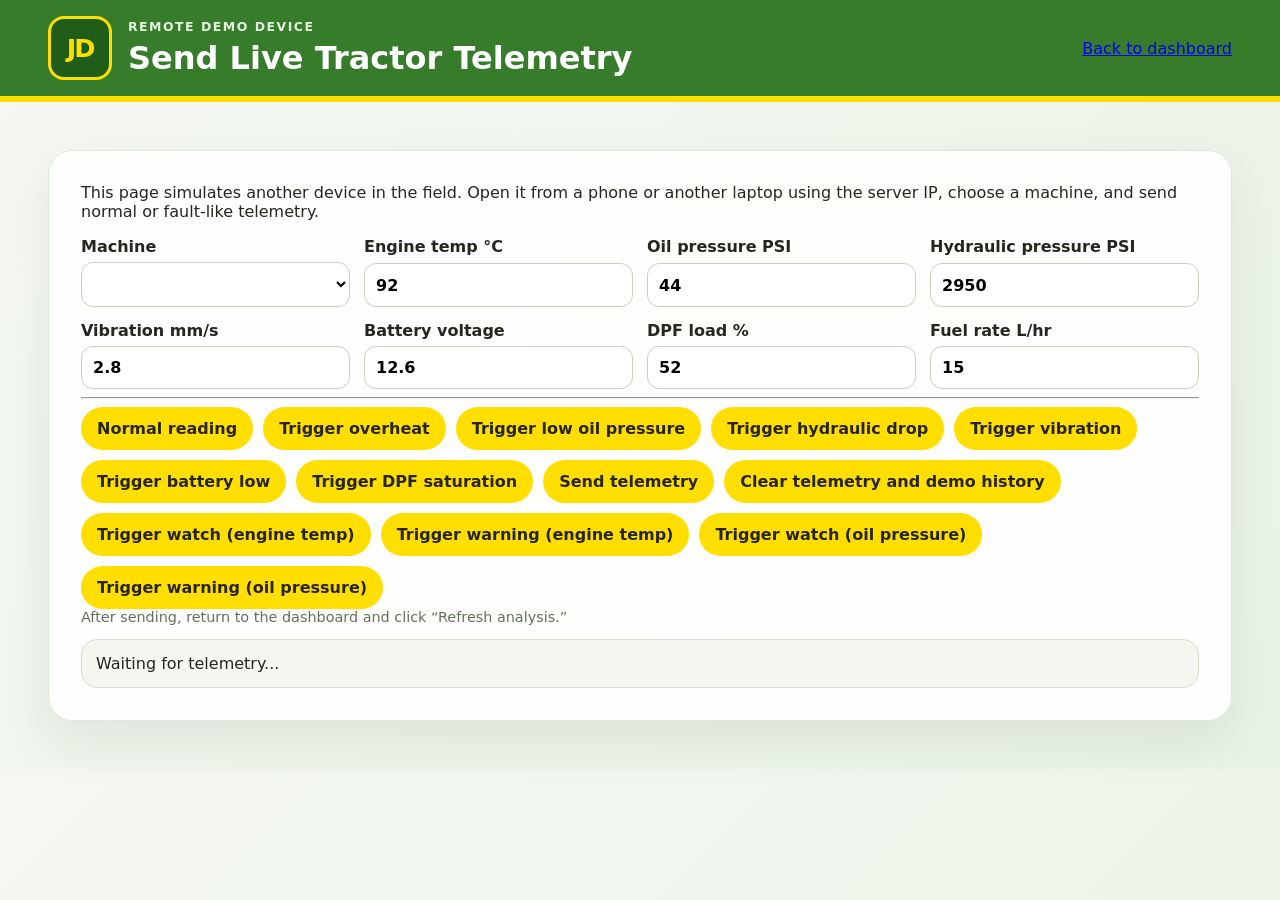
==== commit 1fdcce53: "Added clear data option to demo" ====
--- a/static/device.html
+++ b/static/device.html
@@ -40,6 +40,7 @@
         <button onclick="preset('battery')">Trigger battery low</button>
         <button onclick="preset('dpf')">Trigger DPF saturation</button>
         <button onclick="sendReading()">Send telemetry</button>
+        <button onclick="clearDatabase()" class="danger">Clear telemetry and demo history</button>
         <button onclick="generatePredictive('engine_temp','watch')">Trigger watch (engine temp)</button>
         <button onclick="generatePredictive('engine_temp','warning')">Trigger warning (engine temp)</button>
         <button onclick="generatePredictive('oil_pressure','watch')">Trigger watch (oil pressure)</button>
@@ -123,6 +124,18 @@
   const data = await res.json();
   status.textContent = JSON.stringify(data, null, 2);
 }
+
+async function clearDatabase(){
+  if (!confirm('Clear all telemetry and demo history? Machine definitions will be preserved.')) return;
+  status.textContent = 'Clearing telemetry and demo history...';
+  const res = await fetch('/api/clear-db', {method:'POST'});
+  const data = await res.json();
+  status.textContent = data.ok ? data.message : (data.error || 'Failed to clear telemetry history');
+  if (res.ok && data.ok) {
+    await init();
+  }
+}
+
 init().catch(e => status.textContent = e.message);
 </script>
 </body>
